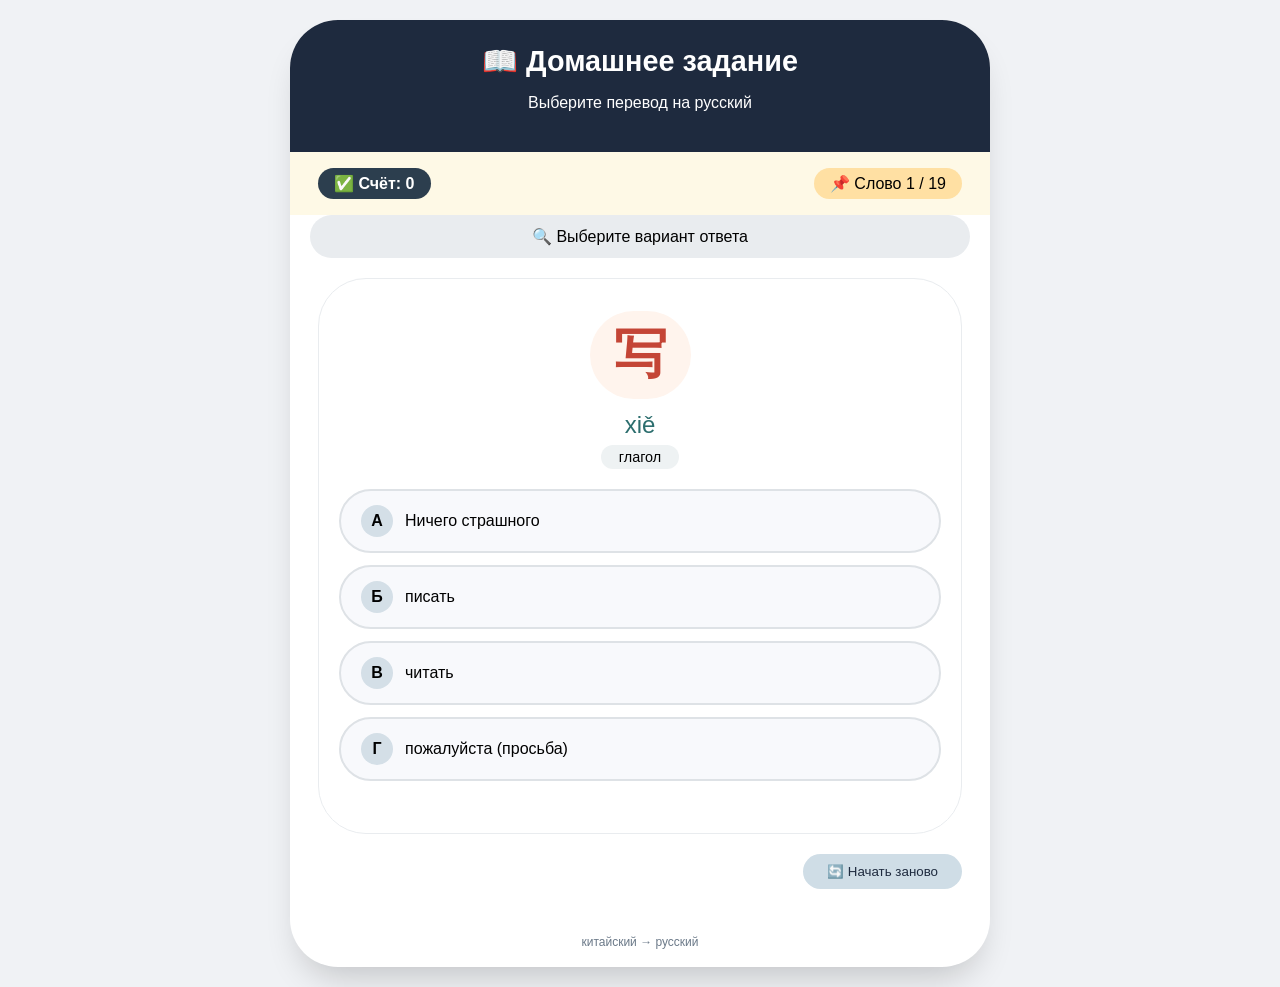
==== index.html @ 7d669a7c "Rename hm1.html to index.html" ====
<!DOCTYPE html>
<html lang="ru">
<head>
    <meta charset="UTF-8">
    <meta name="viewport" content="width=device-width, initial-scale=1.0">
    <title>Китайский — домашнее задание</title>
    <style>
        *{box-sizing:border-box}body{background:#f0f2f5;font-family:'Segoe UI',Roboto,sans-serif;margin:0;padding:20px;display:flex;justify-content:center;min-height:100vh}.container{max-width:700px;width:100%;background:white;border-radius:48px;box-shadow:0 20px 35px -12px rgba(0,0,0,0.2);overflow:hidden}.header{background:#1e2a3e;color:white;padding:24px 28px;text-align:center}.header h1{margin:0;font-size:1.8rem}.stats{display:flex;justify-content:space-between;padding:16px 28px;background:#fef9e6;flex-wrap:wrap;gap:12px}.score-box{background:#2c3e4e;padding:6px 16px;border-radius:60px;color:white;font-weight:bold}.progress-text{background:#ffe0a3;padding:6px 16px;border-radius:60px;font-weight:500}.message-area{background:#e9ecef;margin:0 20px 12px;padding:12px 20px;border-radius:60px;text-align:center}.question-card{background:white;margin:20px 28px;padding:32px 20px;border-radius:48px;text-align:center;border:1px solid #e9ecef}.chinese-word{font-size:3.3rem;font-weight:700;color:#c44536;background:#fff4ed;display:inline-block;padding:8px 24px;border-radius:80px}.pinyin{font-size:1.5rem;color:#2c6e6e;margin:12px 0 6px}.part-speech{font-size:0.9rem;background:#eef2f3;display:inline-block;padding:4px 18px;border-radius:60px}.options{display:flex;flex-direction:column;gap:12px;margin:20px 0}.option-btn{background:#f8f9fc;border:2px solid #dee2e6;border-radius:60px;padding:14px 20px;cursor:pointer;display:flex;align-items:center;gap:12px}.prefix{background:#d4dfe7;width:32px;height:32px;border-radius:60px;display:inline-flex;align-items:center;justify-content:center;font-weight:bold}.correct{background:#c8e6d9!important;border-color:#2b7a4b!important}.wrong{background:#ffe0db!important;border-color:#c73e2d!important}.next-btn{background:#2c5f8a;border:none;color:white;padding:14px 28px;font-size:1.1rem;font-weight:bold;border-radius:60px;cursor:pointer;width:100%;margin-top:16px}.reset-btn{background:#cfdde6;color:#1e2a3e;border:none;padding:10px 24px;border-radius:60px;cursor:pointer;margin:8px 28px 28px auto;display:block}footer{font-size:0.75rem;text-align:center;padding:18px 20px;color:#6c7a89}
    </style>
</head>
<body>
<div class="container">
    <div class="header"><h1>📖 Домашнее задание</h1><p>Выберите перевод на русский</p></div>
    <div class="stats"><div class="score-box">✅ Счёт: <span id="scoreValue">0</span></div><div class="progress-text">📌 Слово <span id="currentIndexSpan">1</span> / <span id="totalWordsSpan">0</span></div></div>
    <div id="messageBox" class="message-area">🔍 Выберите вариант ответа</div>
    <div id="questionArea"></div>
    <button id="resetGameBtn" class="reset-btn">🔄 Начать заново</button>
    <footer>китайский → русский</footer>
</div>
<script>
    const wordsData = [
        {hanzi:"你",pinyin:"nǐ",part:"местоим.",ru:"ты"},
        {hanzi:"好",pinyin:"hǎo",part:"прил.",ru:"хороший; хорошо"},
        {hanzi:"您",pinyin:"nín",part:"местоим.",ru:"Вы (вежливо)"},
        {hanzi:"你们",pinyin:"nǐmen",part:"местоим.",ru:"вы (мн.ч.)"},
        {hanzi:"老师",pinyin:"lǎoshī",part:"сущ.",ru:"учитель"},
        {hanzi:"谢谢",pinyin:"xièxie",part:"глагол",ru:"благодарить"},
        {hanzi:"不",pinyin:"bù",part:"наречие",ru:"не"},
        {hanzi:"客气",pinyin:"kèqì",part:"прил.",ru:"вежливый"},
        {hanzi:"不客气",pinyin:"bú kèqì",part:"глагол",ru:"Не за что"},
        {hanzi:"对不起",pinyin:"duìbuqǐ",part:"глагол",ru:"Извините"},
        {hanzi:"没关系",pinyin:"méi guānxi",part:"глагол",ru:"Ничего страшного"},
        {hanzi:"再见",pinyin:"zàijiàn",part:"глагол",ru:"до свидания"},
        {hanzi:"请",pinyin:"qǐng",part:"глагол",ru:"пожалуйста (просьба)"},
        {hanzi:"进",pinyin:"jìn",part:"глагол",ru:"входить"},
        {hanzi:"坐",pinyin:"zuò",part:"глагол",ru:"сидеть"},
        {hanzi:"听",pinyin:"tīng",part:"глагол",ru:"слушать"},
        {hanzi:"说",pinyin:"shuō",part:"глагол",ru:"говорить"},
        {hanzi:"读",pinyin:"dú",part:"глагол",ru:"читать"},
        {hanzi:"写",pinyin:"xiě",part:"глагол",ru:"писать"}
    ];
    let currentIndex=0, score=0, isAnswered=false, shuffled=[];
    const total=wordsData.length;
    function shuffle(arr){for(let i=arr.length-1;i>0;i--){const j=Math.floor(Math.random()*(i+1));[arr[i],arr[j]]=[arr[j],arr[i]];}return arr;}
    function updateUI(){document.getElementById('scoreValue').textContent=score;document.getElementById('currentIndexSpan').textContent=currentIndex+1;document.getElementById('totalWordsSpan').textContent=total;}
    function getWord(){return wordsData[shuffled[currentIndex]];}
    function generateOptions(correct){
        let candidates=wordsData.filter(w=>w.ru!==correct).map(w=>w.ru);
        candidates=[...new Set(candidates)];
        while(candidates.length<3)candidates.push("вариант");
        let wrongs=shuffle([...candidates]).slice(0,3);
        let opts=[correct,...wrongs];
        return shuffle(opts);
    }
    function render(){
        if(currentIndex>=total){finishGame();return;}
        const w=getWord();
        const opts=generateOptions(w.ru);
        const letters=['А','Б','В','Г'];
        let optsHtml='';
        opts.forEach((opt,i)=>{optsHtml+=`<div class="option-btn"><div class="prefix">${letters[i]}</div><div class="option-text">${opt}</div></div>`;});
        document.getElementById('questionArea').innerHTML=`
            <div class="question-card">
                <div class="chinese-word">${w.hanzi}</div>
                <div class="pinyin">${w.pinyin}</div>
                <div class="part-speech">${w.part}</div>
                <div class="options" id="optionsContainer">${optsHtml}</div>
                <button id="nextBtn" class="next-btn" style="display:none;">➡ Следующее слово</button>
            </div>`;
        const btns=document.querySelectorAll('.option-btn');
        const nextBtn=document.getElementById('nextBtn');
        const handleClick=(e)=>{
            if(isAnswered)return;
            let btn=e.currentTarget;
            let selected=btn.querySelector('.option-text').innerText;
            const correctAns=getWord().ru;
            isAnswered=true;
            document.querySelectorAll('.option-btn').forEach(b=>{b.style.pointerEvents='none';
                if(b.querySelector('.option-text').innerText===correctAns)b.classList.add('correct');
                if(b===btn&&selected!==correctAns)b.classList.add('wrong');
                if(b===btn&&selected===correctAns)b.classList.add('correct');
            });
            if(selected===correctAns){score++;document.getElementById('messageBox').innerHTML='✅ Правильно! Отлично!';document.getElementById('messageBox').style.background='#c8e6d9';}
            else{document.getElementById('messageBox').innerHTML=`❌ Неверно. Правильно: «${correctAns}»`;document.getElementById('messageBox').style.background='#ffe0db';}
            updateUI();
            if(nextBtn)nextBtn.style.display='block';
        };
        btns.forEach(btn=>btn.addEventListener('click',handleClick));
        if(nextBtn)nextBtn.onclick=()=>{if(isAnswered){currentIndex++;isAnswered=false;document.getElementById('messageBox').innerHTML='🔍 Выберите вариант ответа';document.getElementById('messageBox').style.background='#e9ecef';render();}};
    }
    function finishGame(){
        let percent=Math.round((score/total)*100);
        let msg=score===total?'🎉 Поздравляем! Идеально! 🎉':(score>=total*0.7?'👍 Отличный результат!':'📚 Хорошая попытка! Начните заново.');
        document.getElementById('questionArea').innerHTML=`
            <div class="question-card">
                <div style="font-size:3rem;">🏆</div>
                <h2>Упражнение завершено!</h2>
                <p>Результат: ${score} из ${total} (${percent}%)</p>
                <p>${msg}</p>
                <button id="completionReset" class="next-btn" style="background:#2c6e6e;">🔄 Пройти ещё раз</button>
            </div>`;
        document.getElementById('completionReset')?.addEventListener('click',()=>resetGame());
        document.getElementById('messageBox').innerHTML='🎯 Игра окончена!';
    }
    function resetGame(){
        shuffled=[...Array(total).keys()];
        shuffle(shuffled);
        currentIndex=0;
        score=0;
        isAnswered=false;
        updateUI();
        document.getElementById('messageBox').innerHTML='🔍 Выберите вариант ответа';
        document.getElementById('messageBox').style.background='#e9ecef';
        render();
    }
    document.getElementById('resetGameBtn').addEventListener('click',()=>resetGame());
    document.getElementById('totalWordsSpan').textContent=total;
    resetGame();
</script>
</body>
</html>
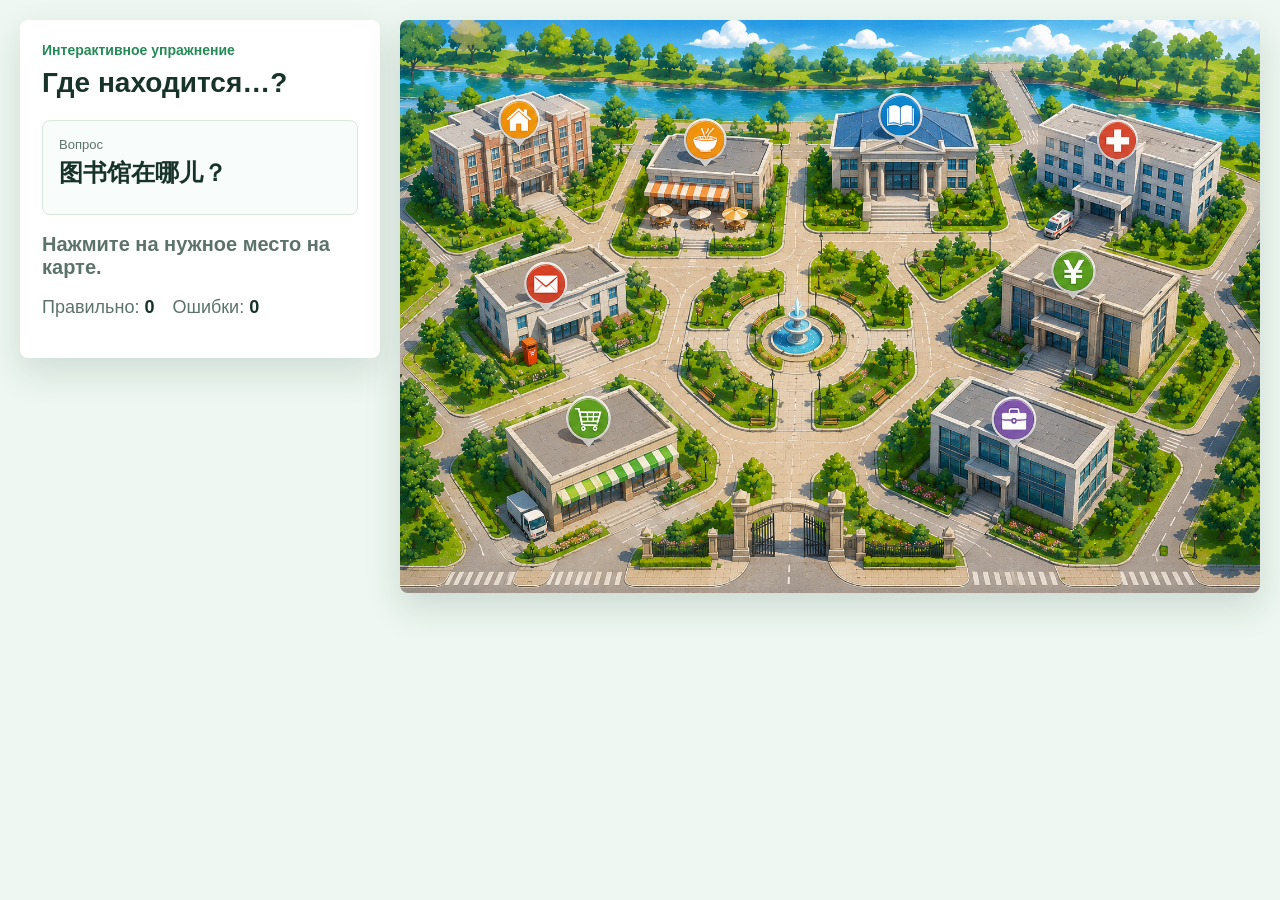
==== commit e727341e: "Add files via upload" ====
--- a/index.html
+++ b/index.html
@@ -1,121 +1,45 @@
-<!DOCTYPE html>
-<html lang="ru">
-<head>
-    <meta charset="UTF-8">
-    <meta name="viewport" content="width=device-width, initial-scale=1.0">
-    <title>Китайский — домашнее задание</title>
-    <style>
-        *{box-sizing:border-box}body{background:#f0f2f5;font-family:'Segoe UI',Roboto,sans-serif;margin:0;padding:20px;display:flex;justify-content:center;min-height:100vh}.container{max-width:700px;width:100%;background:white;border-radius:48px;box-shadow:0 20px 35px -12px rgba(0,0,0,0.2);overflow:hidden}.header{background:#1e2a3e;color:white;padding:24px 28px;text-align:center}.header h1{margin:0;font-size:1.8rem}.stats{display:flex;justify-content:space-between;padding:16px 28px;background:#fef9e6;flex-wrap:wrap;gap:12px}.score-box{background:#2c3e4e;padding:6px 16px;border-radius:60px;color:white;font-weight:bold}.progress-text{background:#ffe0a3;padding:6px 16px;border-radius:60px;font-weight:500}.message-area{background:#e9ecef;margin:0 20px 12px;padding:12px 20px;border-radius:60px;text-align:center}.question-card{background:white;margin:20px 28px;padding:32px 20px;border-radius:48px;text-align:center;border:1px solid #e9ecef}.chinese-word{font-size:3.3rem;font-weight:700;color:#c44536;background:#fff4ed;display:inline-block;padding:8px 24px;border-radius:80px}.pinyin{font-size:1.5rem;color:#2c6e6e;margin:12px 0 6px}.part-speech{font-size:0.9rem;background:#eef2f3;display:inline-block;padding:4px 18px;border-radius:60px}.options{display:flex;flex-direction:column;gap:12px;margin:20px 0}.option-btn{background:#f8f9fc;border:2px solid #dee2e6;border-radius:60px;padding:14px 20px;cursor:pointer;display:flex;align-items:center;gap:12px}.prefix{background:#d4dfe7;width:32px;height:32px;border-radius:60px;display:inline-flex;align-items:center;justify-content:center;font-weight:bold}.correct{background:#c8e6d9!important;border-color:#2b7a4b!important}.wrong{background:#ffe0db!important;border-color:#c73e2d!important}.next-btn{background:#2c5f8a;border:none;color:white;padding:14px 28px;font-size:1.1rem;font-weight:bold;border-radius:60px;cursor:pointer;width:100%;margin-top:16px}.reset-btn{background:#cfdde6;color:#1e2a3e;border:none;padding:10px 24px;border-radius:60px;cursor:pointer;margin:8px 28px 28px auto;display:block}footer{font-size:0.75rem;text-align:center;padding:18px 20px;color:#6c7a89}
-    </style>
-</head>
-<body>
-<div class="container">
-    <div class="header"><h1>📖 Домашнее задание</h1><p>Выберите перевод на русский</p></div>
-    <div class="stats"><div class="score-box">✅ Счёт: <span id="scoreValue">0</span></div><div class="progress-text">📌 Слово <span id="currentIndexSpan">1</span> / <span id="totalWordsSpan">0</span></div></div>
-    <div id="messageBox" class="message-area">🔍 Выберите вариант ответа</div>
-    <div id="questionArea"></div>
-    <button id="resetGameBtn" class="reset-btn">🔄 Начать заново</button>
-    <footer>китайский → русский</footer>
-</div>
-<script>
-    const wordsData = [
-        {hanzi:"你",pinyin:"nǐ",part:"местоим.",ru:"ты"},
-        {hanzi:"好",pinyin:"hǎo",part:"прил.",ru:"хороший; хорошо"},
-        {hanzi:"您",pinyin:"nín",part:"местоим.",ru:"Вы (вежливо)"},
-        {hanzi:"你们",pinyin:"nǐmen",part:"местоим.",ru:"вы (мн.ч.)"},
-        {hanzi:"老师",pinyin:"lǎoshī",part:"сущ.",ru:"учитель"},
-        {hanzi:"谢谢",pinyin:"xièxie",part:"глагол",ru:"благодарить"},
-        {hanzi:"不",pinyin:"bù",part:"наречие",ru:"не"},
-        {hanzi:"客气",pinyin:"kèqì",part:"прил.",ru:"вежливый"},
-        {hanzi:"不客气",pinyin:"bú kèqì",part:"глагол",ru:"Не за что"},
-        {hanzi:"对不起",pinyin:"duìbuqǐ",part:"глагол",ru:"Извините"},
-        {hanzi:"没关系",pinyin:"méi guānxi",part:"глагол",ru:"Ничего страшного"},
-        {hanzi:"再见",pinyin:"zàijiàn",part:"глагол",ru:"до свидания"},
-        {hanzi:"请",pinyin:"qǐng",part:"глагол",ru:"пожалуйста (просьба)"},
-        {hanzi:"进",pinyin:"jìn",part:"глагол",ru:"входить"},
-        {hanzi:"坐",pinyin:"zuò",part:"глагол",ru:"сидеть"},
-        {hanzi:"听",pinyin:"tīng",part:"глагол",ru:"слушать"},
-        {hanzi:"说",pinyin:"shuō",part:"глагол",ru:"говорить"},
-        {hanzi:"读",pinyin:"dú",part:"глагол",ru:"читать"},
-        {hanzi:"写",pinyin:"xiě",part:"глагол",ru:"писать"}
-    ];
-    let currentIndex=0, score=0, isAnswered=false, shuffled=[];
-    const total=wordsData.length;
-    function shuffle(arr){for(let i=arr.length-1;i>0;i--){const j=Math.floor(Math.random()*(i+1));[arr[i],arr[j]]=[arr[j],arr[i]];}return arr;}
-    function updateUI(){document.getElementById('scoreValue').textContent=score;document.getElementById('currentIndexSpan').textContent=currentIndex+1;document.getElementById('totalWordsSpan').textContent=total;}
-    function getWord(){return wordsData[shuffled[currentIndex]];}
-    function generateOptions(correct){
-        let candidates=wordsData.filter(w=>w.ru!==correct).map(w=>w.ru);
-        candidates=[...new Set(candidates)];
-        while(candidates.length<3)candidates.push("вариант");
-        let wrongs=shuffle([...candidates]).slice(0,3);
-        let opts=[correct,...wrongs];
-        return shuffle(opts);
-    }
-    function render(){
-        if(currentIndex>=total){finishGame();return;}
-        const w=getWord();
-        const opts=generateOptions(w.ru);
-        const letters=['А','Б','В','Г'];
-        let optsHtml='';
-        opts.forEach((opt,i)=>{optsHtml+=`<div class="option-btn"><div class="prefix">${letters[i]}</div><div class="option-text">${opt}</div></div>`;});
-        document.getElementById('questionArea').innerHTML=`
-            <div class="question-card">
-                <div class="chinese-word">${w.hanzi}</div>
-                <div class="pinyin">${w.pinyin}</div>
-                <div class="part-speech">${w.part}</div>
-                <div class="options" id="optionsContainer">${optsHtml}</div>
-                <button id="nextBtn" class="next-btn" style="display:none;">➡ Следующее слово</button>
-            </div>`;
-        const btns=document.querySelectorAll('.option-btn');
-        const nextBtn=document.getElementById('nextBtn');
-        const handleClick=(e)=>{
-            if(isAnswered)return;
-            let btn=e.currentTarget;
-            let selected=btn.querySelector('.option-text').innerText;
-            const correctAns=getWord().ru;
-            isAnswered=true;
-            document.querySelectorAll('.option-btn').forEach(b=>{b.style.pointerEvents='none';
-                if(b.querySelector('.option-text').innerText===correctAns)b.classList.add('correct');
-                if(b===btn&&selected!==correctAns)b.classList.add('wrong');
-                if(b===btn&&selected===correctAns)b.classList.add('correct');
-            });
-            if(selected===correctAns){score++;document.getElementById('messageBox').innerHTML='✅ Правильно! Отлично!';document.getElementById('messageBox').style.background='#c8e6d9';}
-            else{document.getElementById('messageBox').innerHTML=`❌ Неверно. Правильно: «${correctAns}»`;document.getElementById('messageBox').style.background='#ffe0db';}
-            updateUI();
-            if(nextBtn)nextBtn.style.display='block';
-        };
-        btns.forEach(btn=>btn.addEventListener('click',handleClick));
-        if(nextBtn)nextBtn.onclick=()=>{if(isAnswered){currentIndex++;isAnswered=false;document.getElementById('messageBox').innerHTML='🔍 Выберите вариант ответа';document.getElementById('messageBox').style.background='#e9ecef';render();}};
-    }
-    function finishGame(){
-        let percent=Math.round((score/total)*100);
-        let msg=score===total?'🎉 Поздравляем! Идеально! 🎉':(score>=total*0.7?'👍 Отличный результат!':'📚 Хорошая попытка! Начните заново.');
-        document.getElementById('questionArea').innerHTML=`
-            <div class="question-card">
-                <div style="font-size:3rem;">🏆</div>
-                <h2>Упражнение завершено!</h2>
-                <p>Результат: ${score} из ${total} (${percent}%)</p>
-                <p>${msg}</p>
-                <button id="completionReset" class="next-btn" style="background:#2c6e6e;">🔄 Пройти ещё раз</button>
-            </div>`;
-        document.getElementById('completionReset')?.addEventListener('click',()=>resetGame());
-        document.getElementById('messageBox').innerHTML='🎯 Игра окончена!';
-    }
-    function resetGame(){
-        shuffled=[...Array(total).keys()];
-        shuffle(shuffled);
-        currentIndex=0;
-        score=0;
-        isAnswered=false;
-        updateUI();
-        document.getElementById('messageBox').innerHTML='🔍 Выберите вариант ответа';
-        document.getElementById('messageBox').style.background='#e9ecef';
-        render();
-    }
-    document.getElementById('resetGameBtn').addEventListener('click',()=>resetGame());
-    document.getElementById('totalWordsSpan').textContent=total;
-    resetGame();
-</script>
-</body>
-</html>
+<!doctype html>
+<html lang="zh-CN">
+  <head>
+    <meta charset="UTF-8" />
+    <meta name="viewport" content="width=device-width, initial-scale=1.0" />
+    <title>校园地图练习</title>
+    <link rel="stylesheet" href="styles.css" />
+  </head>
+  <body>
+    <main class="app" aria-live="polite">
+      <section class="panel">
+        <p class="eyebrow">Интерактивное упражнение</p>
+        <h1>Где находится…?</h1>
+
+        <div class="question-card">
+          <div>
+            <p class="label">Вопрос</p>
+            <p id="question" class="question">准备开始</p>
+            <p id="vocabHint" class="vocab-hint"></p>
+          </div>
+        </div>
+
+        <p id="feedback" class="feedback neutral">Нажмите на нужное место на карте.</p>
+
+        <div class="score-row">
+          <span>Правильно: <strong id="correctCount">0</strong></span>
+          <span>Ошибки: <strong id="wrongCount">0</strong></span>
+        </div>
+
+        <button id="restartButton" class="restart hidden" type="button">Пройти еще раз</button>
+      </section>
+
+      <section class="map-wrap" aria-label="校园地图">
+        <picture>
+          <source srcset="campusmapphone.png" media="(max-width: 700px)" />
+          <img id="campusMap" src="campusmappc.png" alt="校园地图" />
+        </picture>
+
+        <div id="hotspots" class="hotspots"></div>
+      </section>
+    </main>
+
+    <script src="script.js"></script>
+  </body>
+</html>
--- a/styles.css
+++ b/styles.css
@@ -0,0 +1,220 @@
+:root {
+  --bg: #eef7f1;
+  --panel: #ffffff;
+  --ink: #17332a;
+  --muted: #5c736b;
+  --green: #248a56;
+  --green-dark: #176941;
+  --red: #c93232;
+  --ring: rgba(36, 138, 86, 0.35);
+}
+
+* {
+  box-sizing: border-box;
+}
+
+body {
+  margin: 0;
+  min-height: 100vh;
+  color: var(--ink);
+  background: var(--bg);
+  font-family: "Microsoft YaHei", "Noto Sans SC", Arial, sans-serif;
+}
+
+.app {
+  display: grid;
+  grid-template-columns: minmax(280px, 360px) 1fr;
+  gap: 20px;
+  width: min(1440px, 100%);
+  min-height: 100vh;
+  margin: 0 auto;
+  padding: 20px;
+}
+
+.panel {
+  align-self: start;
+  position: sticky;
+  top: 20px;
+  padding: 22px;
+  border-radius: 8px;
+  background: var(--panel);
+  box-shadow: 0 14px 35px rgba(22, 67, 48, 0.14);
+}
+
+.eyebrow {
+  margin: 0 0 8px;
+  color: var(--green);
+  font-size: 14px;
+  font-weight: 700;
+}
+
+h1 {
+  margin: 0 0 20px;
+  font-size: 28px;
+  line-height: 1.2;
+}
+
+.question-card {
+  display: block;
+  padding: 16px;
+  border: 1px solid #d8e8df;
+  border-radius: 8px;
+  background: #f8fcfa;
+}
+
+.label {
+  margin: 0 0 6px;
+  color: var(--muted);
+  font-size: 13px;
+}
+
+.question {
+  margin: 0;
+  font-size: 24px;
+  font-weight: 800;
+  line-height: 1.25;
+}
+
+.restart {
+  border: 0;
+  border-radius: 8px;
+  cursor: pointer;
+  font: inherit;
+}
+
+.restart:hover {
+  background: var(--green-dark);
+}
+
+.vocab-hint {
+  margin: 10px 0 0;
+  color: var(--muted);
+  font-size: 18px;
+  font-weight: 700;
+}
+
+.feedback {
+  min-height: 32px;
+  margin: 18px 0;
+  font-size: 20px;
+  font-weight: 800;
+}
+
+.feedback.correct {
+  color: var(--green-dark);
+}
+
+.feedback.wrong {
+  color: var(--red);
+}
+
+.feedback.neutral {
+  color: var(--muted);
+}
+
+.score-row {
+  display: flex;
+  gap: 18px;
+  margin-bottom: 18px;
+  color: var(--muted);
+  font-size: 18px;
+}
+
+.score-row strong {
+  color: var(--ink);
+}
+
+.restart {
+  width: 100%;
+  padding: 13px 18px;
+  background: var(--green);
+  color: white;
+  font-weight: 800;
+}
+
+.hidden {
+  display: none;
+}
+
+.map-wrap {
+  position: relative;
+  overflow: hidden;
+  align-self: start;
+  border-radius: 8px;
+  background: #d7eee5;
+  box-shadow: 0 14px 35px rgba(22, 67, 48, 0.16);
+}
+
+.map-wrap img {
+  display: block;
+  width: 100%;
+  height: auto;
+  user-select: none;
+}
+
+.hotspots {
+  position: absolute;
+  inset: 0;
+}
+
+.hotspot {
+  position: absolute;
+  width: var(--size);
+  height: var(--size);
+  left: var(--x);
+  top: var(--y);
+  transform: translate(-50%, -50%);
+  border: 3px solid transparent;
+  border-radius: 999px;
+  background: transparent;
+  cursor: pointer;
+}
+
+.hotspot:hover,
+.hotspot:focus-visible {
+  border-color: white;
+  box-shadow: 0 0 0 7px var(--ring);
+  outline: none;
+}
+
+.hotspot:disabled {
+  cursor: default;
+}
+
+@media (max-width: 900px) {
+  .app {
+    grid-template-columns: 1fr;
+    gap: 14px;
+    padding: 12px;
+  }
+
+  .panel {
+    position: static;
+    padding: 16px;
+  }
+
+  h1 {
+    font-size: 24px;
+  }
+
+  .question {
+    font-size: 22px;
+  }
+}
+
+@media (max-width: 700px) {
+  .app {
+    padding: 0;
+  }
+
+  .panel {
+    z-index: 2;
+    margin: 0;
+    border-radius: 0;
+  }
+
+  .map-wrap {
+    border-radius: 0;
+    box-shadow: none;
+  }
+}
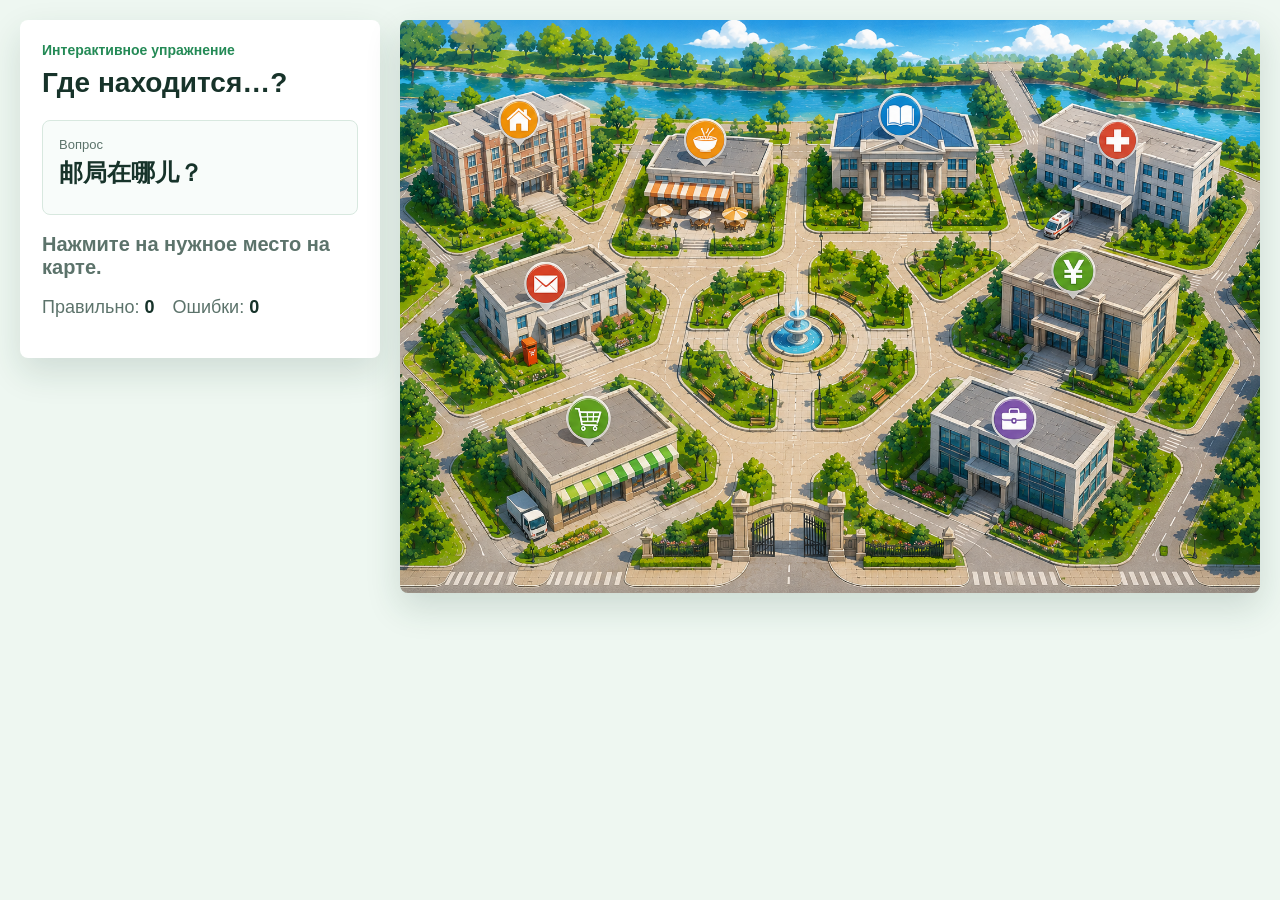
==== commit 61260dff: "Add files via upload" ====
--- a/index.html
+++ b/index.html
@@ -22,6 +22,8 @@
 
         <p id="feedback" class="feedback neutral">Нажмите на нужное место на карте.</p>
 
+        <button id="nextButton" class="next hidden" type="button">Дальше</button>
+
         <div class="score-row">
           <span>Правильно: <strong id="correctCount">0</strong></span>
           <span>Ошибки: <strong id="wrongCount">0</strong></span>
--- a/styles.css
+++ b/styles.css
@@ -75,6 +75,7 @@
   line-height: 1.25;
 }
 
+.next,
 .restart {
   border: 0;
   border-radius: 8px;
@@ -82,6 +83,7 @@
   font: inherit;
 }
 
+.next:hover,
 .restart:hover {
   background: var(--green-dark);
 }
@@ -124,12 +126,17 @@
   color: var(--ink);
 }
 
+.next,
 .restart {
   width: 100%;
   padding: 13px 18px;
   background: var(--green);
   color: white;
   font-weight: 800;
+}
+
+.next {
+  margin: 0 0 18px;
 }
 
 .hidden {
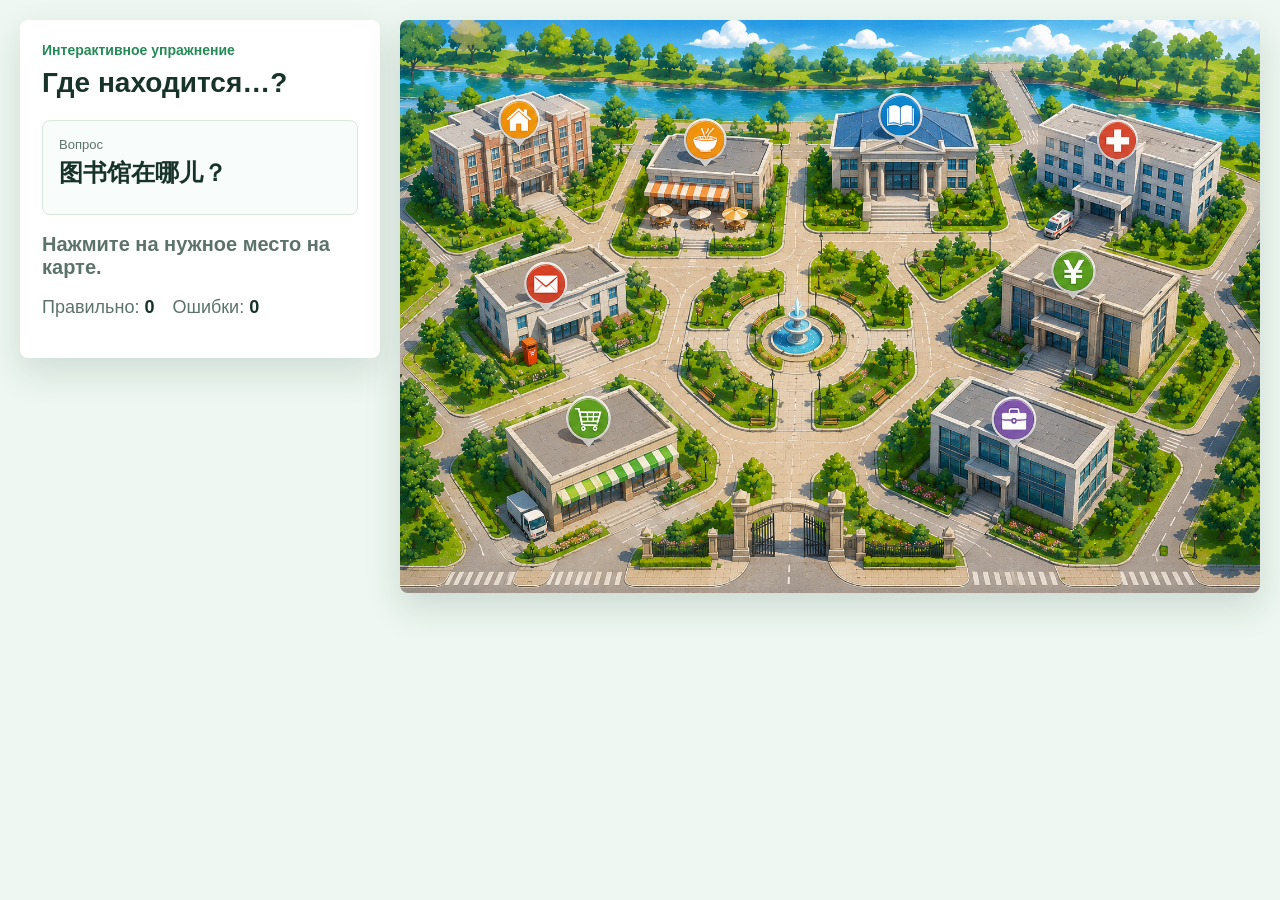
==== commit f37cc7b0: "Add files via upload" ====
--- a/index.html
+++ b/index.html
@@ -4,7 +4,7 @@
     <meta charset="UTF-8" />
     <meta name="viewport" content="width=device-width, initial-scale=1.0" />
     <title>校园地图练习</title>
-    <link rel="stylesheet" href="styles.css" />
+    <link rel="stylesheet" href="styles.css?v=20260601-next" />
   </head>
   <body>
     <main class="app" aria-live="polite">
@@ -42,6 +42,6 @@
       </section>
     </main>
 
-    <script src="script.js"></script>
+    <script src="script.js?v=20260601-next"></script>
   </body>
 </html>
